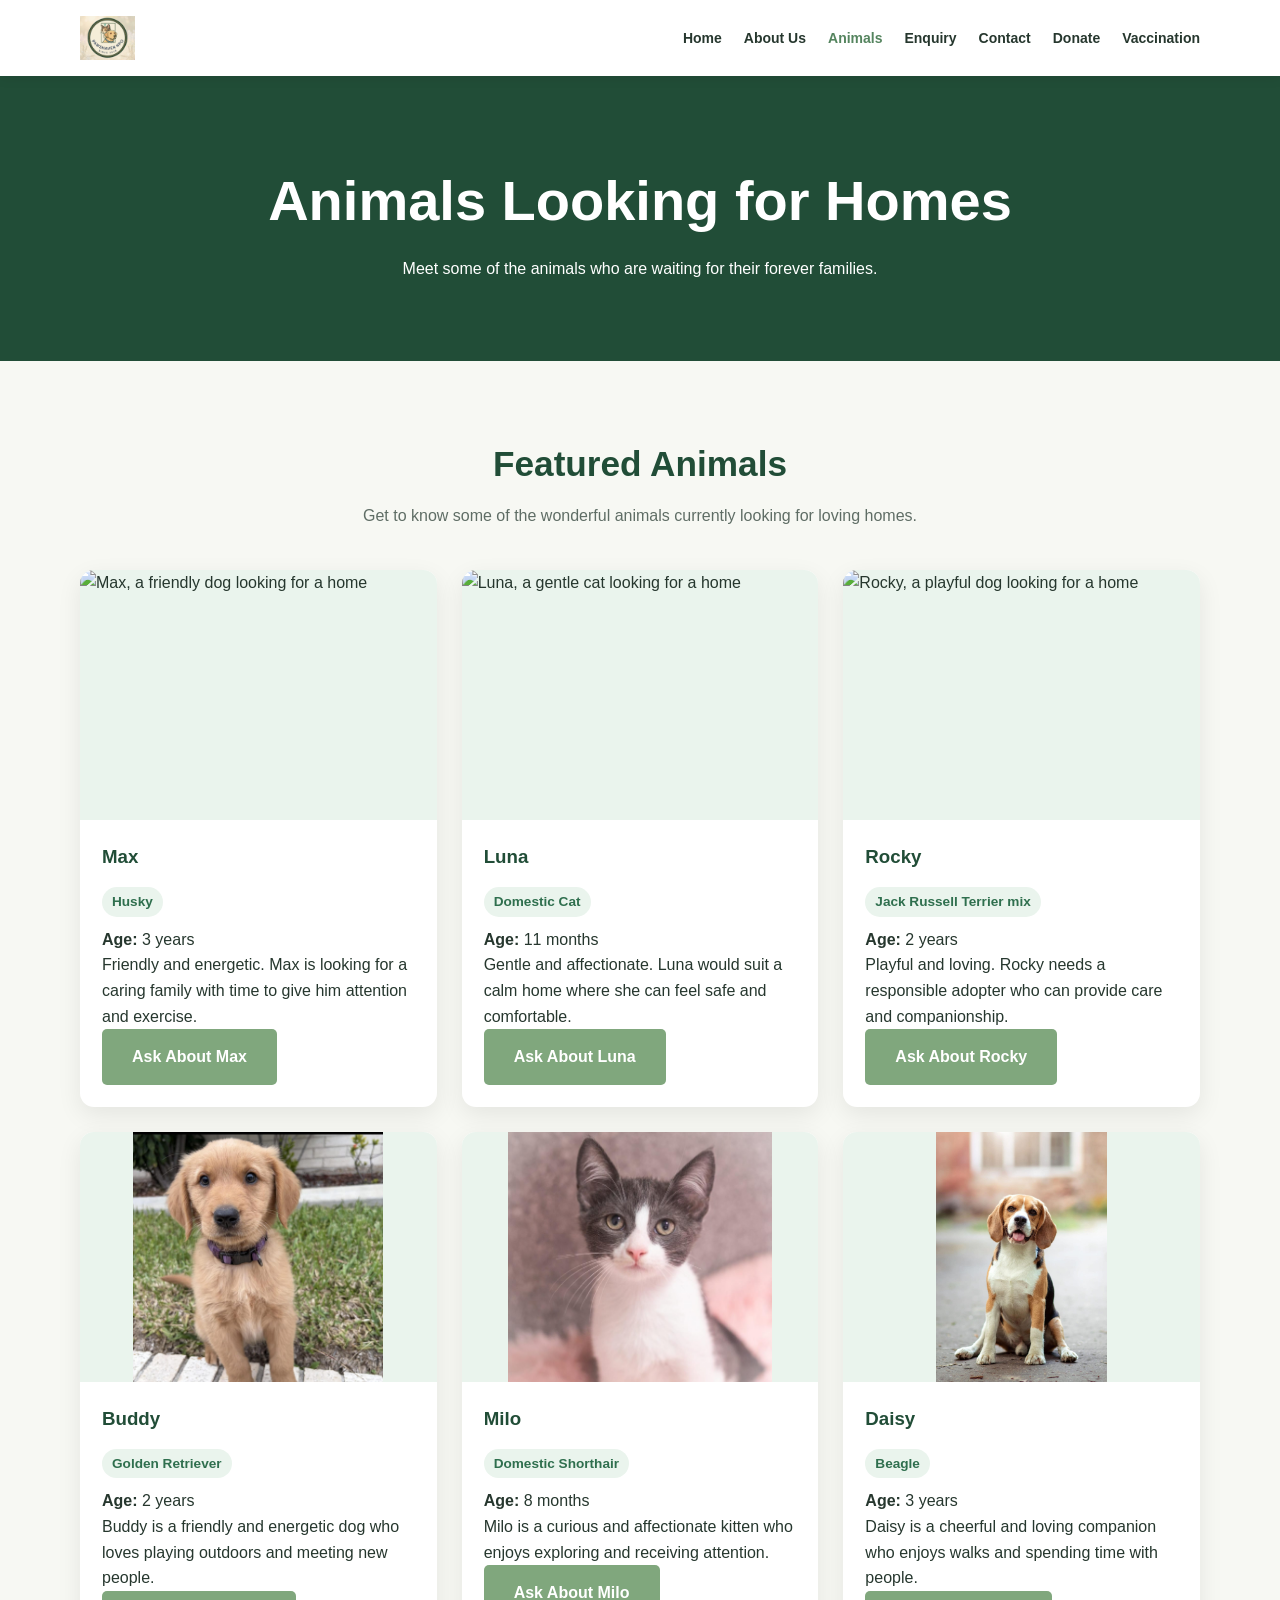
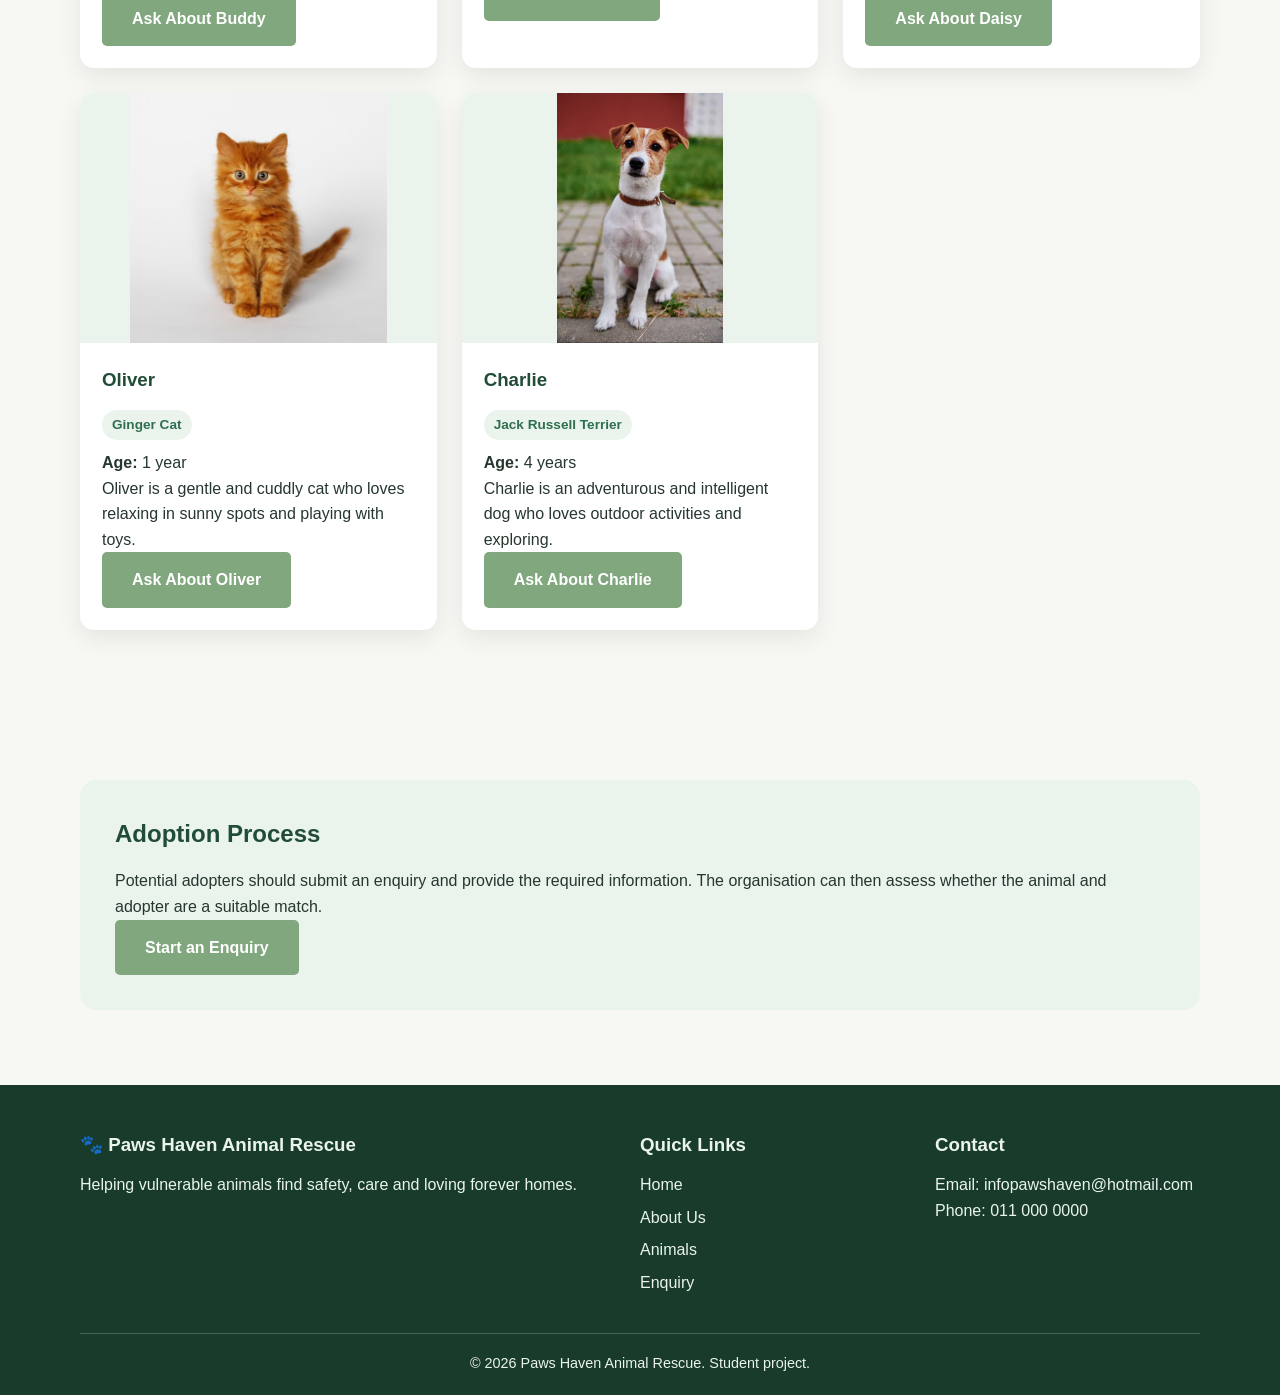
==== animals.html @ b4fb0d7c "Add files via upload" ====
<!DOCTYPE html>
<html lang="en">
<head>
    <meta charset="UTF-8">
    <meta name="viewport" content="width=device-width, initial-scale=1.0">
    <meta name="description" content="Meet the animals looking for loving forever homes at Paws Haven Animal Rescue.">
    <title>Animals | Paws Haven Animal Rescue</title>

    <link rel="stylesheet" href="css/style.css">
</head>

<body>

    <header class="site-header">
    <div class="container navbar">
        <!-- Brand Logo -->
        <a class="logo" href="index.html" aria-label="Paws Haven home"><img src="Images/PawsHaven%20Logo.jpg" alt="Paws Haven Animal Rescue logo"></a>

            </a>

            <button 
                class="menu-toggle" 
                type="button"
                aria-label="Open navigation menu" 
                aria-expanded="false">
                ☰
            </button>

            <nav aria-label="Main navigation">
                <ul class="nav-links">
                    <li><a href="index.html">Home</a></li>
                    <li><a href="about.html">About Us</a></li>
                    <li><a href="animals.html" class="active">Animals</a></li>
                    <li><a href="enquiry.html">Enquiry</a></li>
                    <li><a href="contact.html">Contact</a></li>
                    <li><a href="donate.html">Donate</a></li>
                    <li><a href="vaccination.html">Vaccination</a></li>
                </ul>
            </nav>

        </div>
    </header>


    <!-- Main Content -->
    <main>

        <!-- Page Banner -->
        <section class="page-banner">
            <div class="container">
                <h1>Animals Looking for Homes</h1>
                <p>
                    Meet some of the animals who are waiting for their
                    forever families.
                </p>
            </div>
        </section>


        <!-- Featured Animals -->
        <section class="section">
            <div class="container">

                <div class="section-heading">
                    <h2>Featured Animals</h2>
                    <p>
                        Get to know some of the wonderful animals currently
                        looking for loving homes.
                    </p>
                </div>


                <div class="animal-grid">

                    <!-- Max -->
                    <article class="animal-card">
                        <img 
                            class="animal-photo" 
                            src="images/Max1.jpeg" 
                            alt="Max, a friendly dog looking for a home"
                        >

                        <div class="animal-info">
                            <h3>Max</h3>
            
                            <span class="tag">Husky</span>

                            <p><strong>Age:</strong> 3 years</p>

                            <p>
                                Friendly and energetic. Max is looking for
                                a caring family with time to give him
                                attention and exercise.
                            </p>

                            <a class="btn btn-primary" href="enquiry.html">
                                Ask About Max
                            </a>
                        </div>
                    </article>


                    <!-- Luna -->
                    <article class="animal-card">
                        <img 
                            class="animal-photo" 
                            src="images/LunaCat.jpeg" 
                            alt="Luna, a gentle cat looking for a home"
                        >

                        <div class="animal-info">
                            <h3>Luna</h3>

                            <span class="tag">Domestic Cat</span>

                            <p><strong>Age:</strong> 11 months</p>

                            <p>
                                Gentle and affectionate. Luna would suit
                                a calm home where she can feel safe and
                                comfortable.
                            </p>

                            <a class="btn btn-primary" href="enquiry.html">
                                Ask About Luna
                            </a>
                        </div>
                    </article>


                    <!-- Rocky -->
                    <article class="animal-card">
                        <img 
                            class="animal-photo" 
                            src="images/Rocky1.jpeg" 
                            alt="Rocky, a playful dog looking for a home"
                        >

                        <div class="animal-info">
                            <h3>Rocky</h3>

                            <span class="tag">Jack Russell Terrier mix</span>

                            <p><strong>Age:</strong> 2 years</p>
                                Playful and loving. Rocky needs a responsible
                                adopter who can provide care and companionship.
                            </p>

                            <a class="btn btn-primary" href="enquiry.html">
                                Ask About Rocky
                            </a>
                        </div>
                    </article>

<div class="animal-card">
    <img src="Images/Buddy.jpeg"
         alt="Buddy the Golden Retriever"
         class="animal-photo">

    <div class="animal-info">
        <h3>Buddy</h3>
        <span class="tag">Golden Retriever</span>
        <p><strong>Age:</strong> 2 years</p>
        <p>Buddy is a friendly and energetic dog who loves playing outdoors and meeting new people.</p>
        <a class="btn btn-primary" href="enquiry.html">
            Ask About Buddy
        </a>
    </div>
</div>

<div class="animal-card">
    <img src="Images/Milo.jpeg"
         alt="Milo the grey and white cat"
         class="animal-photo">

    <div class="animal-info">
        <h3>Milo</h3>
        <span class="tag">Domestic Shorthair</span>
        <p><strong>Age:</strong> 8 months</p>
        <p>Milo is a curious and affectionate kitten who enjoys exploring and receiving attention.</p>
        <a class="btn btn-primary" href="enquiry.html">
            Ask About Milo
        </a>
    </div>
</div>

<div class="animal-card">
    <img src="Images/Daisy.jpeg"
         alt="Daisy the Beagle"
         class="animal-photo">

    <div class="animal-info">
        <h3>Daisy</h3>
        <span class="tag">Beagle</span>
        <p><strong>Age:</strong> 3 years</p>
        <p>Daisy is a cheerful and loving companion who enjoys walks and spending time with people.</p>
        <a class="btn btn-primary" href="enquiry.html">
            Ask About Daisy
        </a>
    </div>
</div>

<div class="animal-card">
    <img src="Images/Oliver.jpeg"
         alt="Oliver the ginger cat"
         class="animal-photo">

    <div class="animal-info">
        <h3>Oliver</h3>
        <span class="tag">Ginger Cat</span>
        <p><strong>Age:</strong> 1 year</p>
        <p>Oliver is a gentle and cuddly cat who loves relaxing in sunny spots and playing with toys.</p>
        <a class="btn btn-primary" href="enquiry.html">
            Ask About Oliver
        </a>
    </div>
</div>

<div class="animal-card">
    <img src="Images/Charlie.jpeg"
         alt="Charlie the Jack Russell Terrier"
         class="animal-photo">

    <div class="animal-info">
        <h3>Charlie</h3>
        <span class="tag">Jack Russell Terrier</span>
        <p><strong>Age:</strong> 4 years</p>
        <p>Charlie is an adventurous and intelligent dog who loves outdoor activities and exploring.</p>
        <a class="btn btn-primary" href="enquiry.html">
            Ask About Charlie
        </a>
    </div>
</div>

                </div>
            </div>
        </section>


        <!-- Adoption Process -->
        <section class="section">
            <div class="container">

                <div class="info-box">
                    <h2>Adoption Process</h2>

                    <p>
                        Potential adopters should submit an enquiry and
                        provide the required information. The organisation
                        can then assess whether the animal and adopter are
                        a suitable match.
                    </p>

                    <a class="btn btn-primary" href="enquiry.html">
                        Start an Enquiry
                    </a>
                </div>

            </div>
        </section>

    </main>


    <!-- Footer -->
    <footer class="site-footer">
        <div class="container footer-grid">

            <div>
                <h3>🐾 Paws Haven Animal Rescue</h3>

                <p>
                    Helping vulnerable animals find safety, care and
                    loving forever homes.
                </p>
            </div>


            <div>
                <h3>Quick Links</h3>

                <ul class="footer-links">
                    <li><a href="index.html">Home</a></li>
                    <li><a href="about.html">About Us</a></li>
                    <li><a href="animals.html">Animals</a></li>
                    <li><a href="enquiry.html">Enquiry</a></li>
                </ul>
            </div>


            <div>
                <h3>Contact</h3>

                <p>Email: infopawshaven@hotmail.com</p>
                <p>Phone: 011 000 0000</p>
            </div>

        </div>


        <div class="container copyright">
            <p>
                &copy;
                <span class="current-year"></span>
                Paws Haven Animal Rescue. Student project.
            </p>
        </div>
    </footer>


    <script src="js/script.js"></script>

</body>
</html>
---- css/style.css ----
/* Paws Haven Animal Rescue
   Main stylesheet for the website.
   Colours and layout can be changed as the project develops.
*/

:root {
    --green: #2f6f4e;
    --dark-green: #214d37;
    --cream: #fffaf2;
    --light-green: #eaf4ed;
    --text: #26352d;
    --white: #ffffff;
    --shadow: 0 8px 25px rgba(0, 0, 0, 0.08);
}

* {
    box-sizing: border-box;
    margin: 0;
    padding: 0;
}

html {
    scroll-behavior: smooth;
}

body {
    font-family: Arial, Helvetica, sans-serif;
    line-height: 1.6;
    color: var(--text);
    background: var(--cream);
}

img {
    max-width: 100%;
    display: block;
}

a {
    color: inherit;
}

.container {
    width: min(1120px, 92%);
    margin: 0 auto;
}

/* Header and navigation */
.site-header {
    background: var(--white);
    position: sticky;
    top: 0;
    z-index: 1000;
    box-shadow: 0 2px 12px rgba(0, 0, 0, 0.08);
}

.navbar {
    min-height: 76px;
    display: flex;
    align-items: center;
    justify-content: space-between;
    gap: 25px;
}

.logo {
    display: inline-flex;
    align-items: center;
    flex: 0 0 auto;
    text-decoration: none;
}

.logo img {
    display: block;
    width: 174px;
    height: 64px;
    object-fit: contain;
    object-position: left center;
}


.nav-links {
    list-style: none;
    display: flex;
    align-items: center;
    gap: 22px;
}

.nav-links a {
    text-decoration: none;
    font-weight: 700;
    color: var(--text);
}

.nav-links a:hover,
.nav-links a.active {
    color: var(--green);
}

.menu-toggle {
    display: none;
    border: 0;
    background: transparent;
    font-size: 1.8rem;
    cursor: pointer;
}

/* Hero */
.hero {
    min-height: 570px;
    display: grid;
    place-items: center;
    background:
        linear-gradient(rgba(20, 55, 38, 0.68), rgba(20, 55, 38, 0.68)),
        url("../images/general/hero-placeholder.svg") center/cover;
    color: var(--white);
}

.hero-content {
    max-width: 720px;
    text-align: center;
    padding: 70px 0;
}

.hero h1 {
    font-size: clamp(2.3rem, 6vw, 4.5rem);
    line-height: 1.05;
    margin-bottom: 20px;
}

.hero p {
    font-size: 1.15rem;
    margin-bottom: 30px;
}

.button-group {
    display: flex;
    justify-content: center;
    gap: 14px;
    flex-wrap: wrap;
}

.btn {
    display: inline-block;
    padding: 13px 22px;
    border-radius: 8px;
    text-decoration: none;
    font-weight: 800;
    border: 2px solid transparent;
    cursor: pointer;
    font-size: 1rem;
}

.btn-primary {
    background: #e49a4a;
    color: #fff;
}

.btn-primary:hover {
    background: #cc8134;
}

.btn-secondary {
    background: transparent;
    color: #fff;
    border-color: #fff;
}

.btn-secondary:hover {
    background: #fff;
    color: var(--green);
}

/* General sections */
.section {
    padding: 75px 0;
}

.section-heading {
    max-width: 720px;
    margin: 0 auto 42px;
    text-align: center;
}

.section-heading h2 {
    font-size: 2.2rem;
    margin-bottom: 10px;
    color: var(--dark-green);
}

.section-heading p {
    color: #5f6d65;
}

.cards {
    display: grid;
    grid-template-columns: repeat(3, 1fr);
    gap: 24px;
}

.card {
    background: var(--white);
    border-radius: 14px;
    overflow: hidden;
    box-shadow: var(--shadow);
}

.card-content {
    padding: 24px;
}

.card h3 {
    margin-bottom: 8px;
    color: var(--dark-green);
}

.card p {
    color: #5f6d65;
}

.icon {
    font-size: 2.4rem;
    margin-bottom: 12px;
}

.info-grid {
    display: grid;
    grid-template-columns: 1fr 1fr;
    gap: 40px;
    align-items: center;
}

.info-box {
    background: var(--light-green);
    border-radius: 16px;
    padding: 35px;
}

.info-box h2 {
    color: var(--dark-green);
    margin-bottom: 15px;
}

.check-list {
    list-style: none;
    margin-top: 20px;
}

.check-list li {
    margin: 10px 0;
}

.check-list li::before {
    content: "✓";
    color: var(--green);
    font-weight: bold;
    margin-right: 10px;
}

/* Page banner */
.page-banner {
    padding: 80px 0;
    background: var(--dark-green);
    color: var(--white);
    text-align: center;
}

.page-banner h1 {
    font-size: clamp(2.2rem, 5vw, 3.5rem);
    margin-bottom: 10px;
}

/* Animals */
.animal-grid {
    display: grid;
    grid-template-columns: repeat(3, 1fr);
    gap: 25px;
}

.animal-card {
    background: var(--white);
    border-radius: 14px;
    overflow: hidden;
    box-shadow: var(--shadow);
}

.animal-photo {
    width: 100%;
    height: 250px;
    object-fit: contain;
    object-position: center;
    background: var(--light-green);
}

.animal-info {
    padding: 22px;
}

.animal-info h3 {
    color: var(--dark-green);
    margin-bottom: 5px;
}

.tag {
    display: inline-block;
    background: var(--light-green);
    color: var(--green);
    padding: 4px 10px;
    border-radius: 20px;
    font-size: 0.85rem;
    font-weight: 700;
    margin: 10px 0;
}

/* Forms */
.form-container {
    max-width: 800px;
    margin: 0 auto;
    background: var(--white);
    padding: 35px;
    border-radius: 16px;
    box-shadow: var(--shadow);
}

.form-grid {
    display: grid;
    grid-template-columns: 1fr 1fr;
    gap: 18px;
}

.form-group {
    margin-bottom: 18px;
}

.form-group.full {
    grid-column: 1 / -1;
}

label {
    display: block;
    font-weight: 700;
    margin-bottom: 7px;
}

input,
select,
textarea {
    width: 100%;
    padding: 12px 14px;
    border: 1px solid #cbd6cf;
    border-radius: 8px;
    font: inherit;
    background: #fff;
}

textarea {
    min-height: 140px;
    resize: vertical;
}

input:focus,
select:focus,
textarea:focus {
    outline: 2px solid #9bc6ac;
    border-color: var(--green);
}

/* Contact */
.contact-grid {
    display: grid;
    grid-template-columns: repeat(2, 1fr);
    gap: 24px;
}

.location-card {
    background: var(--white);
    padding: 28px;
    border-radius: 14px;
    box-shadow: var(--shadow);
}

.location-card h3 {
    color: var(--dark-green);
    margin-bottom: 8px;
}

.map-placeholder {
    min-height: 260px;
    border-radius: 14px;
    background: var(--light-green);
    display: grid;
    place-items: center;
    text-align: center;
    padding: 25px;
    margin-top: 30px;
}

/* Footer */
.site-footer {
    background: #183b2b;
    color: #eaf4ed;
    padding: 45px 0 20px;
}

.footer-grid {
    display: grid;
    grid-template-columns: 2fr 1fr 1fr;
    gap: 30px;
}

.site-footer h3 {
    margin-bottom: 12px;
}

.footer-links {
    list-style: none;
}

.footer-links li {
    margin: 7px 0;
}

.footer-links a {
    text-decoration: none;
}

.footer-links a:hover {
    text-decoration: underline;
}

.copyright {
    border-top: 1px solid rgba(255, 255, 255, 0.2);
    margin-top: 30px;
    padding-top: 18px;
    text-align: center;
    font-size: 0.9rem;
}

/* Message shown by JavaScript */
.form-message {
    display: none;
    margin-top: 18px;
    padding: 13px;
    border-radius: 8px;
    background: var(--light-green);
    color: var(--dark-green);
    font-weight: 700;
}

.form-message.show {
    display: block;
}

/* Responsive design */
@media (max-width: 850px) {
    .logo img { width: 145px; height: 58px; }
    .menu-toggle {
        display: block;
    }

    .nav-links {
        display: none;
        position: absolute;
        top: 76px;
        left: 0;
        right: 0;
        background: var(--white);
        padding: 20px;
        flex-direction: column;
        box-shadow: var(--shadow);
    }

    .nav-links.open {
        display: flex;
    }

    .cards,
    .animal-grid {
        grid-template-columns: 1fr 1fr;
    }

    .info-grid,
    .contact-grid,
    .footer-grid {
        grid-template-columns: 1fr;
    }
}

@media (max-width: 600px) {
    .section {
        padding: 55px 0;
    }

    .cards,
    .animal-grid,
    .form-grid {
        grid-template-columns: 1fr;
    }

    .form-group.full {
        grid-column: auto;
    }

    .hero {
        min-height: 520px;
    }
}

/* Contact Page Map Section */
.map-section {
    padding: 40px 20px;
    text-align: center;
    background-color: #f8f8f8;
}

.map-section h2 {
    font-size: 28px;
    margin-bottom: 10px;
    color: #333;
}

.map-section p {
    font-size: 16px;
    margin-bottom: 25px;
    color: #666;
}

.map-container {
    max-width: 1100px;
    margin: 0 auto;
    overflow: hidden;
    border-radius: 12px;
    box-shadow: 0 4px 12px rgba(0, 0, 0, 0.12);
}

.map-container iframe {
    display: block;
    width: 100%;
    height: 450px;
    border: none;
}

/* Mobile Responsiveness */
@media screen and (max-width: 768px) {
    .map-section {
        padding: 30px 15px;
    }

    .map-section h2 {
        font-size: 24px;
    }

    .map-container iframe {
        height: 350px;
    }
}

@media screen and (max-width: 480px) {
    .map-container iframe {
        height: 280px;
    }
}

/* General Styling  Donation CSS*/
* {
    margin: 0;
    padding: 0;
    box-sizing: border-box;
}

html {
    scroll-behavior: smooth;
}

body {
    font-family: Arial, sans-serif;
    background-color: #f7f8f3;
    color: #26372e;
    line-height: 1.6;
}

/* Navigation */
.header {
    background-color: #ffffff;
    padding: 12px 6%;
    box-shadow: 0 2px 8px rgba(0,0,0,0.08);
}

.navbar {
    display: flex;
    justify-content: space-between;
    align-items: center;
    flex-wrap: wrap;
}

.logo {
    display: flex;
    align-items: center;
    gap: 10px;
    text-decoration: none;
    color: #244b35;
    font-size: 23px;
    font-weight: bold;
}

.logo img {
    width: 55px;
    height: 55px;
    object-fit: contain;
}

.nav-links {
    display: flex;
    list-style: none;
    gap: 22px;
    flex-wrap: wrap;
}

.nav-links a {
    text-decoration: none;
    color: #26372e;
    font-size: 14px;
    font-weight: bold;
    transition: 0.3s;
}

.nav-links a:hover,
.nav-links a.active {
    color: #54845e;
}

/* Hero */
.hero {
    min-height: 430px;
    background:
        linear-gradient(rgba(20, 48, 32, 0.76),
        rgba(20, 48, 32, 0.76)),
        url("https://images.unsplash.com/photo-1450778869180-41d0601e046e?auto=format&fit=crop&w=1600&q=85");

    background-size: cover;
    background-position: center;
    display: flex;
    align-items: center;
    justify-content: center;
    text-align: center;
    padding: 60px 20px;
    color: white;
}

.hero-content {
    max-width: 750px;
}

.subtitle {
    letter-spacing: 3px;
    font-weight: bold;
    margin-bottom: 15px;
    color: #d5e6ce;
}

.hero h1 {
    font-size: 45px;
    margin-bottom: 20px;
    line-height: 1.2;
}

.hero p {
    font-size: 17px;
    margin-bottom: 30px;
}

.btn {
    display: inline-block;
    background-color: #80a77d;
    color: white;
    text-decoration: none;
    padding: 13px 28px;
    border-radius: 5px;
    font-weight: bold;
    transition: 0.3s;
}

.btn:hover {
    background-color: #628d64;
    transform: translateY(-2px);
}

/* Introduction */
.intro {
    max-width: 850px;
    margin: auto;
    padding: 65px 20px;
    text-align: center;
}

.intro h2,
.donations h2,
.impact h2,
.donation-details h2 {
    color: #244b35;
    font-size: 30px;
    margin-bottom: 18px;
}

.intro p {
    color: #626d63;
    font-size: 16px;
}

/* Donation Cards */
.donations {
    padding: 65px 6%;
    background-color: #edf1e9;
    text-align: center;
}

.section-text {
    margin-bottom: 35px;
    color: #667168;
}

.donation-container {
    display: grid;
    grid-template-columns: repeat(4, 1fr);
    gap: 22px;
    max-width: 1200px;
    margin: auto;
}

.donation-card {
    background-color: white;
    padding: 35px 22px;
    border-radius: 12px;
    box-shadow: 0 4px 15px rgba(0,0,0,0.07);
    position: relative;
    transition: 0.3s;
}

.donation-card:hover {
    transform: translateY(-7px);
    box-shadow: 0 8px 20px rgba(0,0,0,0.12);
}

.donation-card h3 {
    color: #477b50;
    font-size: 35px;
    margin-bottom: 15px;
}

.donation-card p {
    color: #68736a;
    min-height: 75px;
    margin-bottom: 20px;
}

.featured {
    border: 2px solid #80a77d;
}

.popular {
    background-color: #80a77d;
    color: white;
    padding: 5px 12px;
    border-radius: 20px;
    font-size: 11px;
    position: absolute;
    top: -12px;
    left: 50%;
    transform: translateX(-50%);
}

.donate-btn {
    display: inline-block;
    background-color: #315b3d;
    color: white;
    padding: 10px 18px;
    text-decoration: none;
    border-radius: 5px;
    font-weight: bold;
}

.donate-btn:hover {
    background-color: #527f59;
}

/* Donation Impact */
.impact {
    padding: 70px 6%;
    text-align: center;
}

.impact-container {
    display: grid;
    grid-template-columns: repeat(4, 1fr);
    gap: 25px;
    max-width: 1150px;
    margin: 40px auto 0;
}

.impact-item {
    padding: 25px 15px;
}

.impact-icon {
    font-size: 42px;
    margin-bottom: 15px;
}

.impact-item h3 {
    color: #315b3d;
    margin-bottom: 10px;
}

.impact-item p {
    color: #68736a;
}

/* Donation Details */
.donation-details {
    padding: 65px 20px;
    text-align: center;
    background-color: #e3ebdf;
}

.donation-details p {
    max-width: 650px;
    margin: 0 auto 25px;
    color: #58665b;
}

.small-text {
    font-size: 12px;
    margin-top: 20px !important;
}

/* Footer */
.footer {
    background-color: #203e2c;
    color: white;
    text-align: center;
    padding: 30px 15px;
}

.footer h3 {
    font-size: 24px;
    margin-bottom: 8px;
}

.footer p {
    font-size: 14px;
    margin: 5px 0;
}

/* Responsive Design */
@media (max-width: 1000px) {
    .donation-container,
    .impact-container {
        grid-template-columns: repeat(2, 1fr);
    }

    .nav-links {
        gap: 14px;
    }
}

@media (max-width: 600px) {
    .navbar {
        justify-content: center;
        gap: 15px;
    }

    .nav-links {
        justify-content: center;
        gap: 12px;
    }

    .hero h1 {
        font-size: 32px;
    }

    .donation-container,
    .impact-container {
        grid-template-columns: 1fr;
    }

    .intro h2,
    .donations h2,
    .impact h2,
    .donation-details h2 {
        font-size: 25px;
    }
}

/* General Styling */
* {
    margin: 0;
    padding: 0;
    box-sizing: border-box;
}

html {
    scroll-behavior: smooth;
}

body {
    font-family: Arial, sans-serif;
    background-color: #f7f8f3;
    color: #26372e;
    line-height: 1.6;
}

/* Navigation */
.header {
    background-color: #ffffff;
    padding: 12px 6%;
    box-shadow: 0 2px 8px rgba(0,0,0,0.08);
}

.navbar {
    display: flex;
    justify-content: space-between;
    align-items: center;
    flex-wrap: wrap;
}

.logo {
    display: flex;
    align-items: center;
    gap: 10px;
    text-decoration: none;
    color: #244b35;
    font-size: 23px;
    font-weight: bold;
}

.logo img {
    width: 55px;
    height: 55px;
    object-fit: contain;
}

.nav-links {
    display: flex;
    list-style: none;
    gap: 22px;
    flex-wrap: wrap;
}

.nav-links a {
    text-decoration: none;
    color: #26372e;
    font-size: 14px;
    font-weight: bold;
    transition: 0.3s;
}

.nav-links a:hover,
.nav-links a.active {
    color: #54845e;
}

/* Hero Section */
.hero {
    min-height: 440px;

    background:
        linear-gradient(rgba(24, 54, 37, 0.75),
        rgba(24, 54, 37, 0.75)),
        url("https://images.unsplash.com/photo-1548199973-03cce0bbc87b?auto=format&fit=crop&w=1600&q=85");

    background-size: cover;
    background-position: center;

    display: flex;
    align-items: center;
    justify-content: center;

    text-align: center;
    padding: 60px 20px;
    color: white;
}

.hero-content {
    max-width: 760px;
}

.subtitle {
    color: #d5e6ce;
    letter-spacing: 2px;
    font-size: 13px;
    font-weight: bold;
    margin-bottom: 15px;
}

.hero h1 {
    font-size: 45px;
    line-height: 1.2;
    margin-bottom: 20px;
}

.hero p {
    font-size: 17px;
    margin-bottom: 30px;
}

.btn {
    display: inline-block;
    background-color: #80a77d;
    color: white;
    padding: 13px 28px;
    border-radius: 5px;
    text-decoration: none;
    font-weight: bold;
    transition: 0.3s;
}

.btn:hover {
    background-color: #628d64;
    transform: translateY(-2px);
}

/* Introduction */
.intro {
    max-width: 850px;
    margin: auto;
    padding: 65px 20px;
    text-align: center;
}

.intro h2,
.pricing h2,
.how-it-works h2 {
    color: #244b35;
    font-size: 30px;
    margin-bottom: 20px;
}

.intro p {
    color: #626d63;
    font-size: 16px;
}

/* Pricing Section */
.pricing {
    background-color: #edf1e9;
    padding: 70px 6%;
    text-align: center;
}

.pricing-container {
    display: grid;
    grid-template-columns: repeat(2, 1fr);
    gap: 30px;
    max-width: 850px;
    margin: 40px auto;
}

.price-card {
    background-color: white;
    padding: 40px 30px;
    border-radius: 12px;
    box-shadow: 0 4px 15px rgba(0,0,0,0.07);
    transition: 0.3s;
}

.price-card:hover {
    transform: translateY(-5px);
}

.free-card {
    border-top: 5px solid #80a77d;
}

.annual-card {
    border-top: 5px solid #315b3d;
}

.price-icon {
    font-size: 45px;
    margin-bottom: 15px;
}

.price-label {
    color: #68736a;
    font-weight: bold;
    font-size: 13px;
    letter-spacing: 1px;
}

.price-card h3 {
    font-size: 48px;
    color: #477b50;
    margin: 15px 0;
}

.price-card p {
    color: #68736a;
    margin-bottom: 20px;
}

.price-tag {
    display: inline-block;
    background-color: #e6efe3;
    color: #315b3d;
    padding: 8px 15px;
    border-radius: 20px;
    font-size: 13px;
    font-weight: bold;
}

.disclaimer {
    max-width: 750px;
    margin: 20px auto 0;
    color: #68736a;
    font-size: 13px;
}

/* How It Works */
.how-it-works {
    padding: 70px 6%;
    text-align: center;
}

.steps-container {
    display: grid;
    grid-template-columns: repeat(4, 1fr);
    gap: 25px;
    max-width: 1200px;
    margin: 45px auto 0;
}

.step {
    background-color: white;
    padding: 30px 20px;
    border-radius: 10px;
    box-shadow: 0 4px 12px rgba(0,0,0,0.06);
}

.step-number {
    width: 55px;
    height: 55px;
    background-color: #315b3d;
    color: white;
    border-radius: 50%;
    display: flex;
    align-items: center;
    justify-content: center;
    margin: 0 auto 20px;
    font-weight: bold;
    font-size: 18px;
}

.step h3 {
    color: #315b3d;
    font-size: 17px;
    margin-bottom: 12px;
}

.step p {
    color: #68736a;
    font-size: 14px;
}

/* Importance Section */
.importance {
    background-color: #edf1e9;
    padding: 70px 6%;
}

.importance-content {
    display: grid;
    grid-template-columns: 1fr 1fr;
    gap: 50px;
    align-items: center;
    max-width: 1150px;
    margin: auto;
}

.importance-text h2 {
    font-size: 32px;
    color: #244b35;
    margin-bottom: 20px;
}

.importance-text p {
    color: #626d63;
    margin-bottom: 20px;
}

.importance-text ul {
    list-style: none;
}

.importance-text li {
    padding: 9px 0;
    color: #44564a;
}

.importance-text li::before {
    content: "✓";
    color: #477b50;
    font-weight: bold;
    margin-right: 12px;
}

.importance-image img {
    width: 100%;
    height: 350px;
    object-fit: cover;
    border-radius: 12px;
}

/* Call to Action */
.cta {
    background-color: #315b3d;
    color: white;
    text-align: center;
    padding: 70px 20px;
}

.cta h2 {
    font-size: 30px;
    margin-bottom: 15px;
}

.cta p {
    margin-bottom: 25px;
}

/* Footer */
.footer {
    background-color: #203e2c;
    color: white;
    text-align: center;
    padding: 30px 15px;
}

.footer h3 {
    font-size: 24px;
    margin-bottom: 8px;
}

.footer p {
    font-size: 14px;
    margin: 5px 0;
}

/* Responsive Design */
@media (max-width: 1000px) {
    .steps-container {
        grid-template-columns: repeat(2, 1fr);
    }

    .nav-links {
        gap: 14px;
    }
}

@media (max-width: 700px) {
    .navbar {
        justify-content: center;
        gap: 15px;
    }

    .nav-links {
        justify-content: center;
        gap: 12px;
    }

    .hero h1 {
        font-size: 32px;
    }

    .pricing-container,
    .importance-content {
        grid-template-columns: 1fr;
    }

    .steps-container {
        grid-template-columns: 1fr;
    }

    .importance-image img {
        height: 260px;
    }

    .intro h2,
    .pricing h2,
    .how-it-works h2,
    .cta h2 {
        font-size: 25px;
    }
}
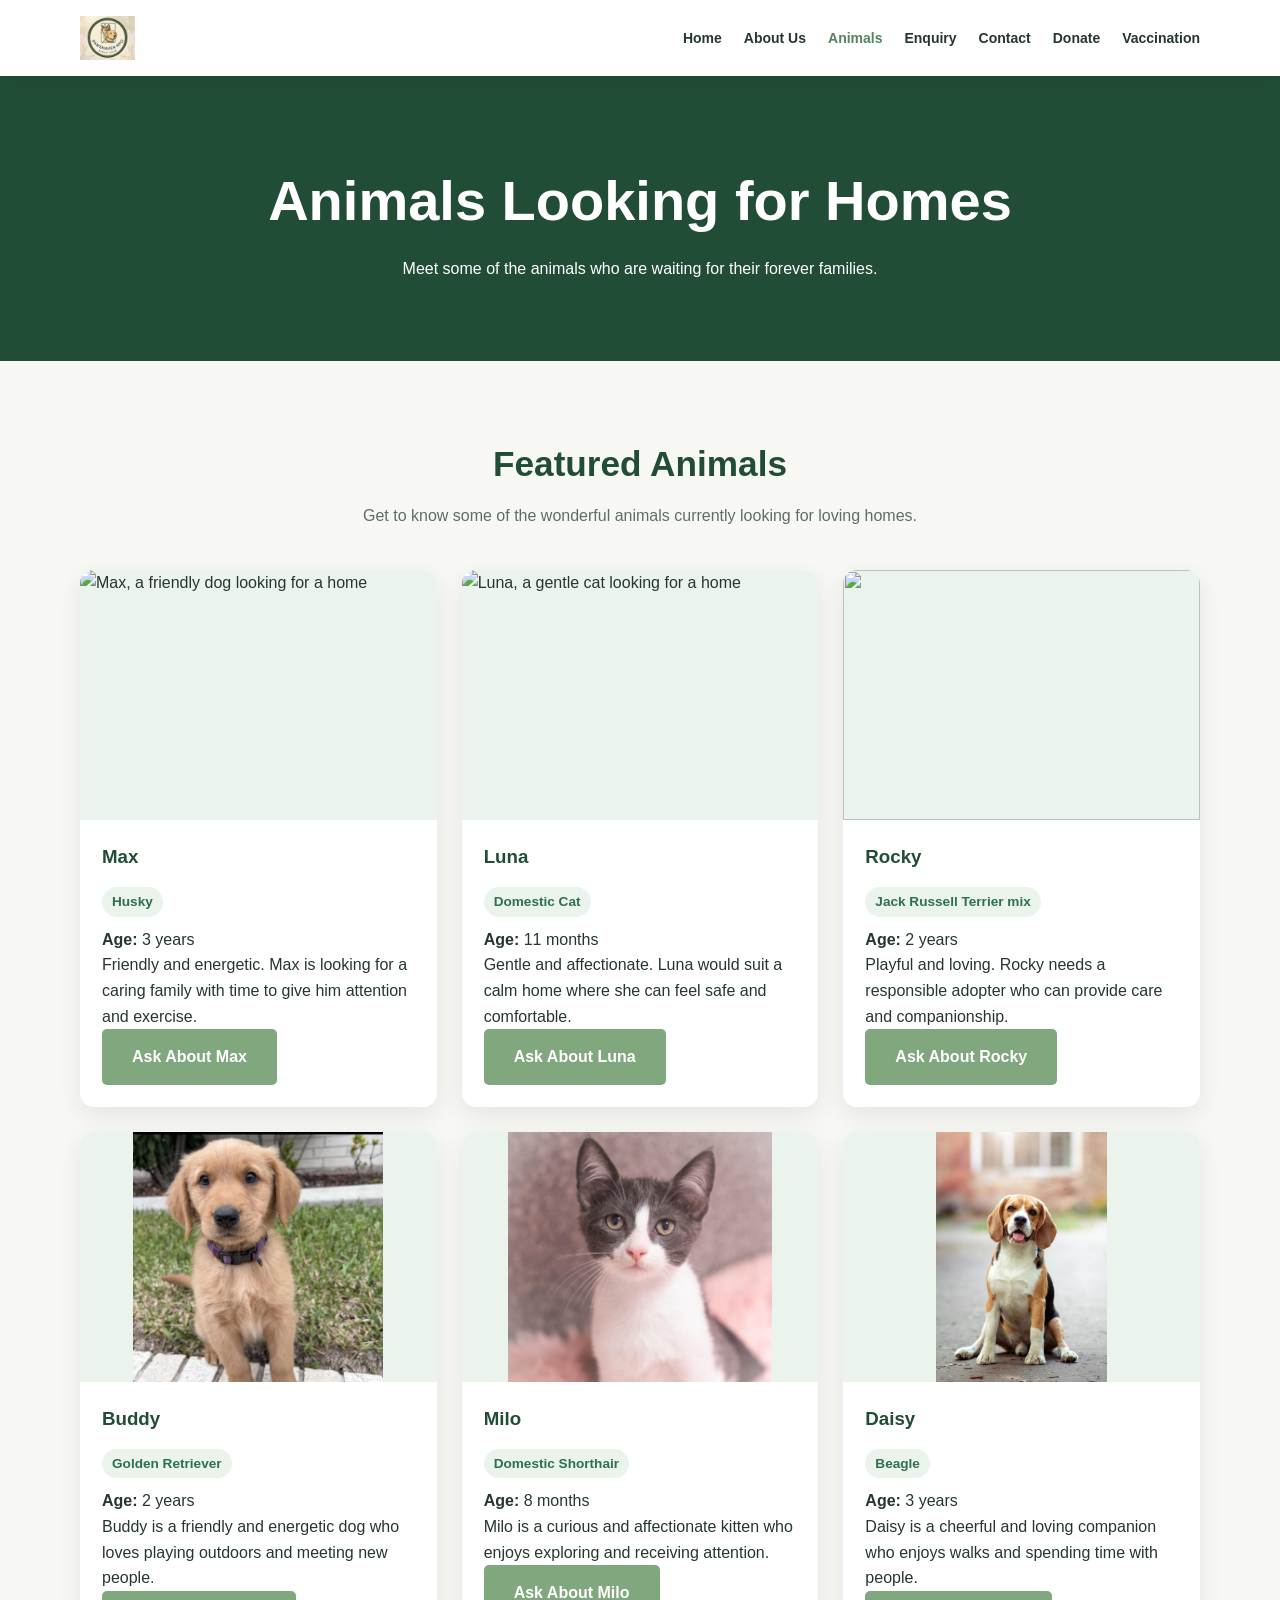
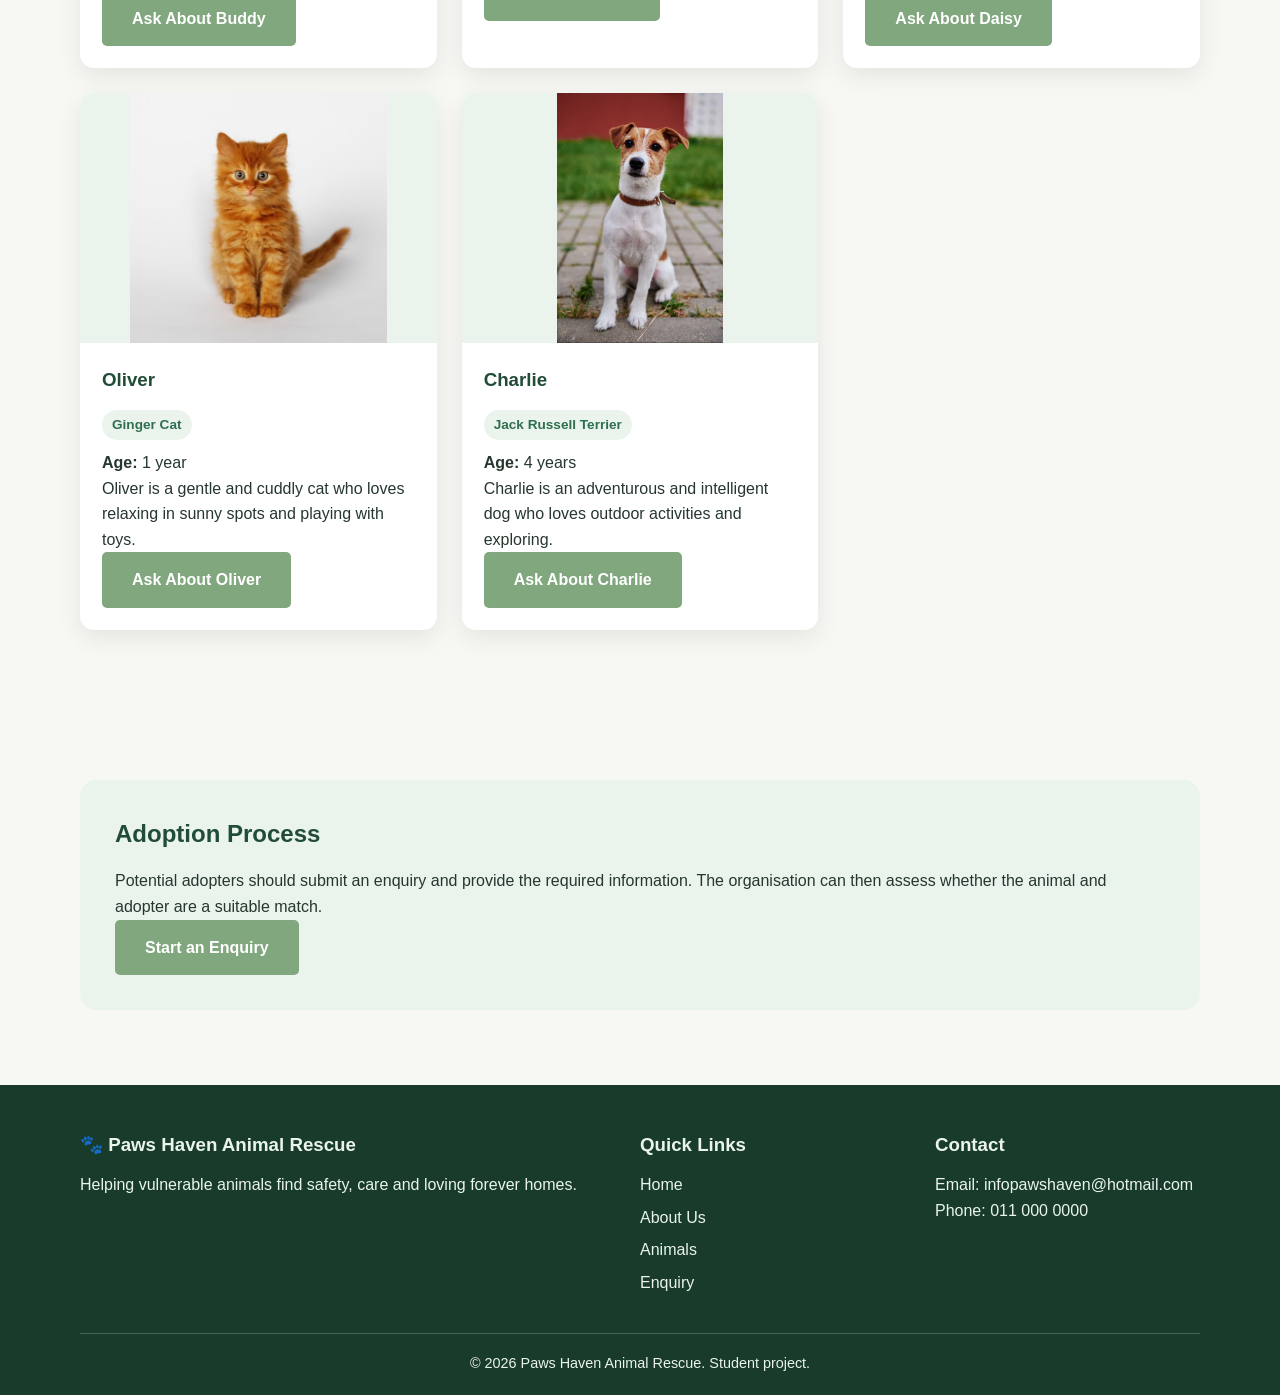
==== commit 0d46e288: "Update animals.html" ====
--- a/animals.html
+++ b/animals.html
@@ -132,7 +132,7 @@
                     <article class="animal-card">
                         <img 
                             class="animal-photo" 
-                            src="images/Rocky1.jpeg" 
+                            src="https://github.com/MarksTech500/PawshavenST10507572Website/blob/main/Images/Rocky1.jpeg?raw=true
                             alt="Rocky, a playful dog looking for a home"
                         >
 
@@ -311,4 +311,4 @@
     <script src="js/script.js"></script>
 
 </body>
-</html>+</html>
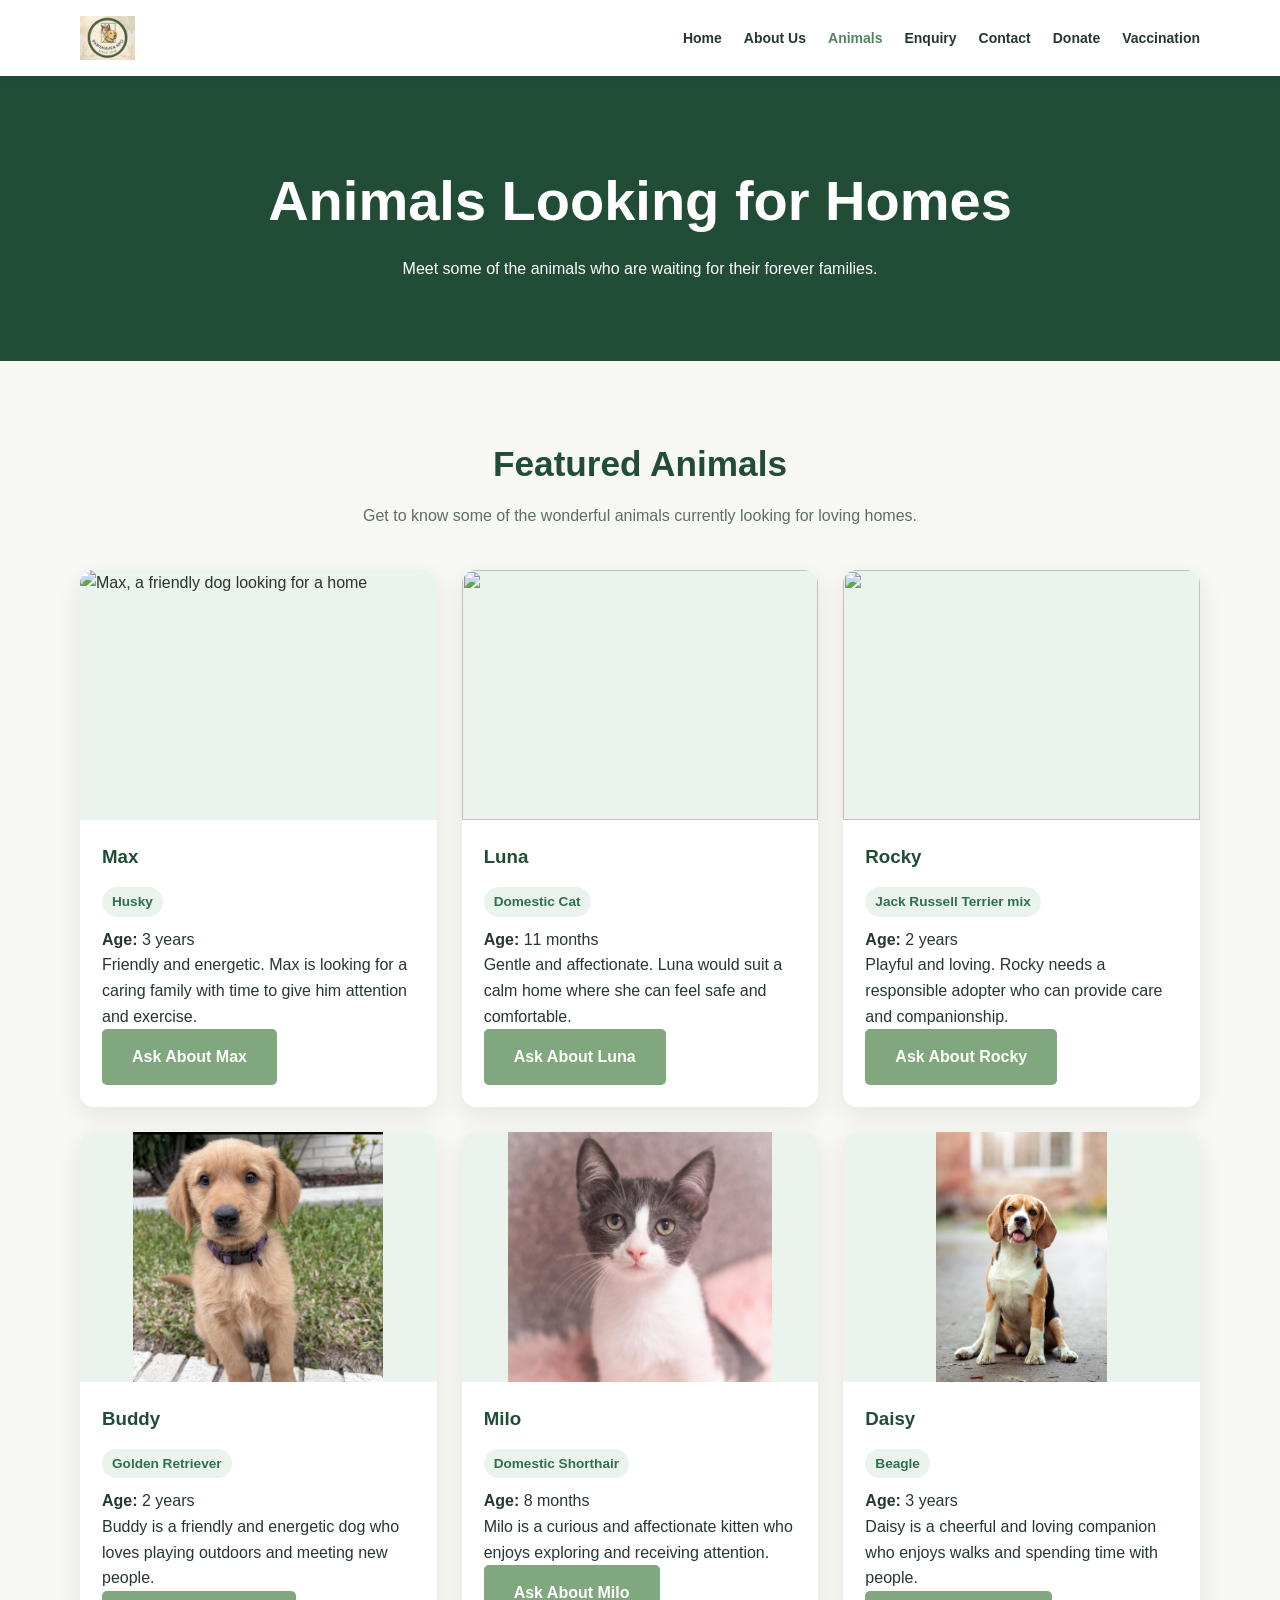
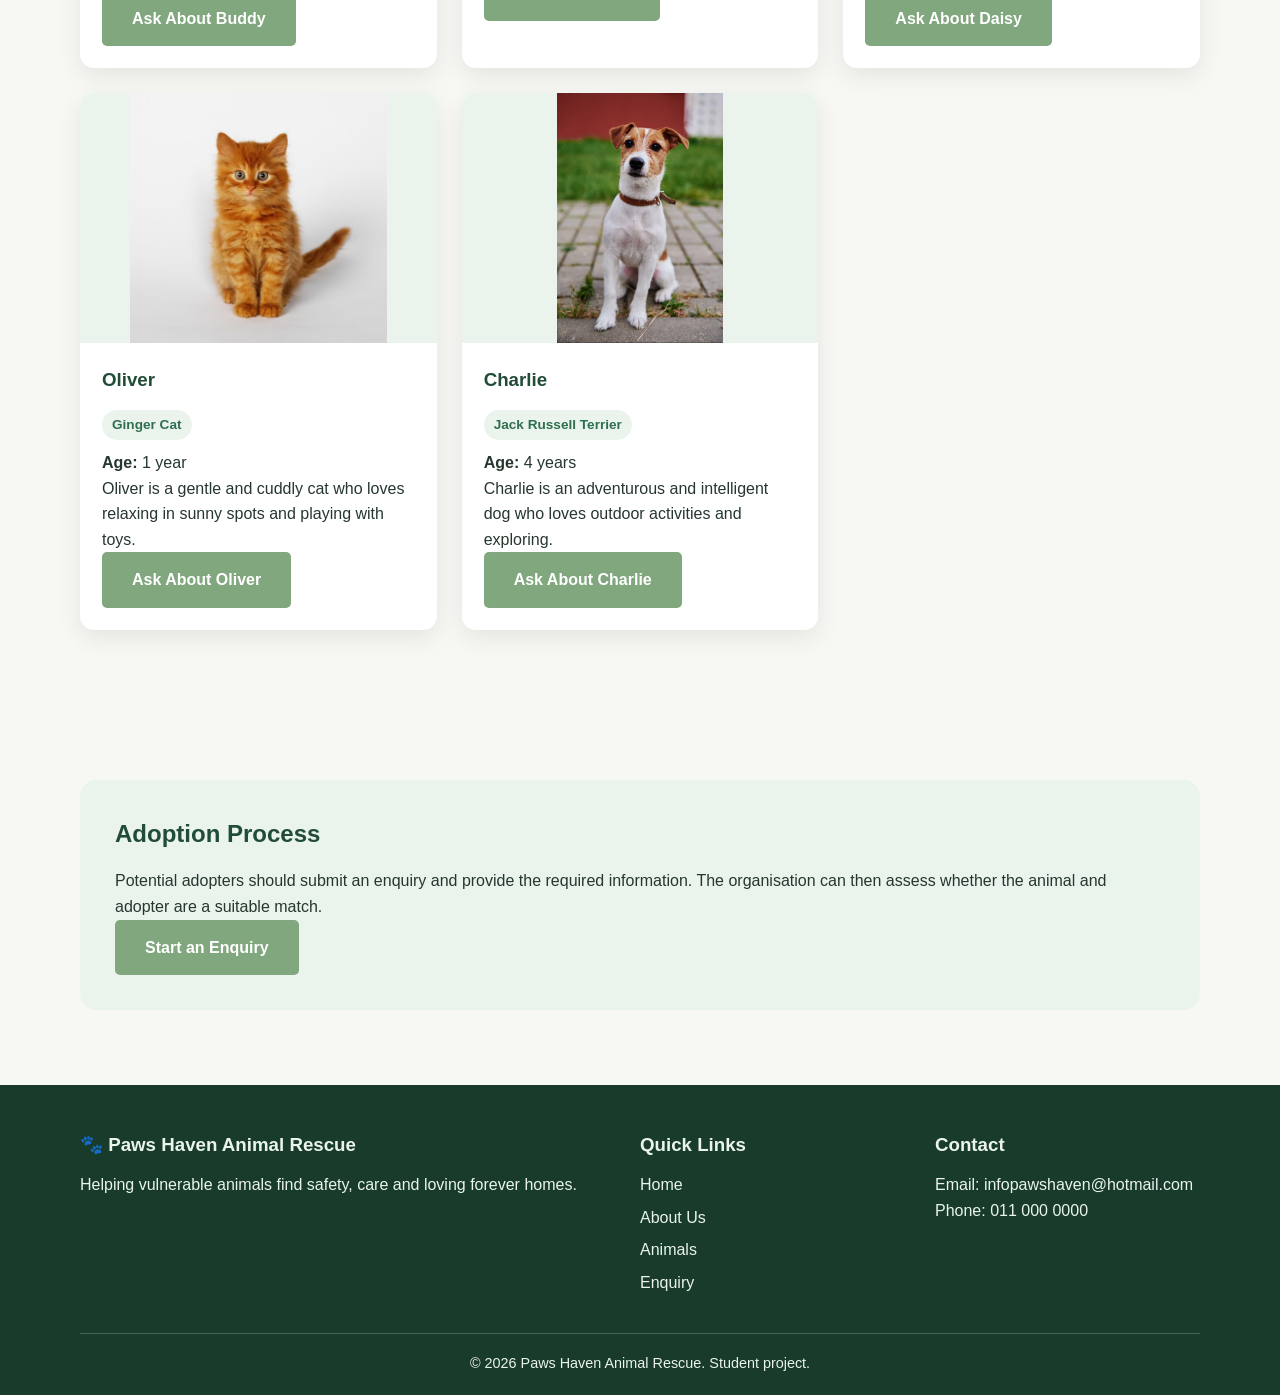
==== commit 0721e85c: "Update animals.html" ====
--- a/animals.html
+++ b/animals.html
@@ -104,7 +104,7 @@
                     <article class="animal-card">
                         <img 
                             class="animal-photo" 
-                            src="images/LunaCat.jpeg" 
+                            src="https://github.com/MarksTech500/PawshavenST10507572Website/blob/main/Images/LunaCat.jpeg?raw=true
                             alt="Luna, a gentle cat looking for a home"
                         >
 
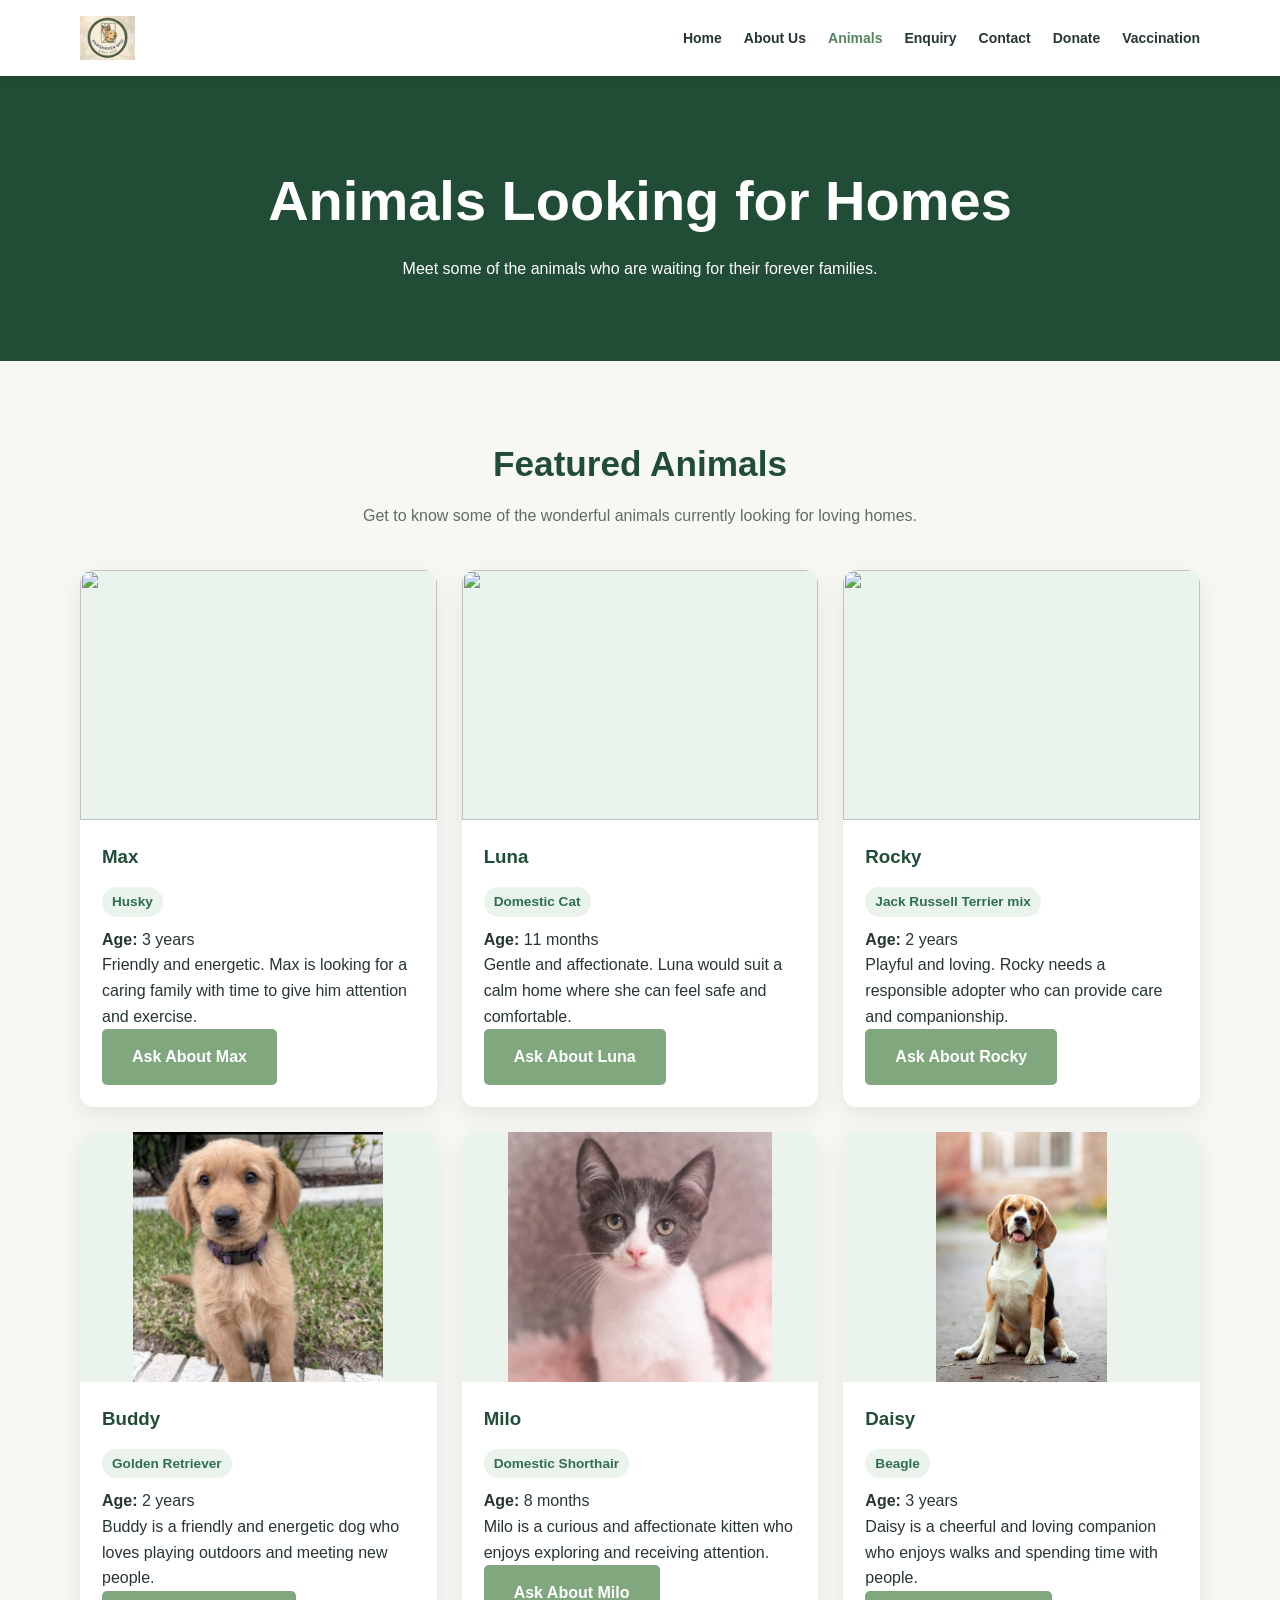
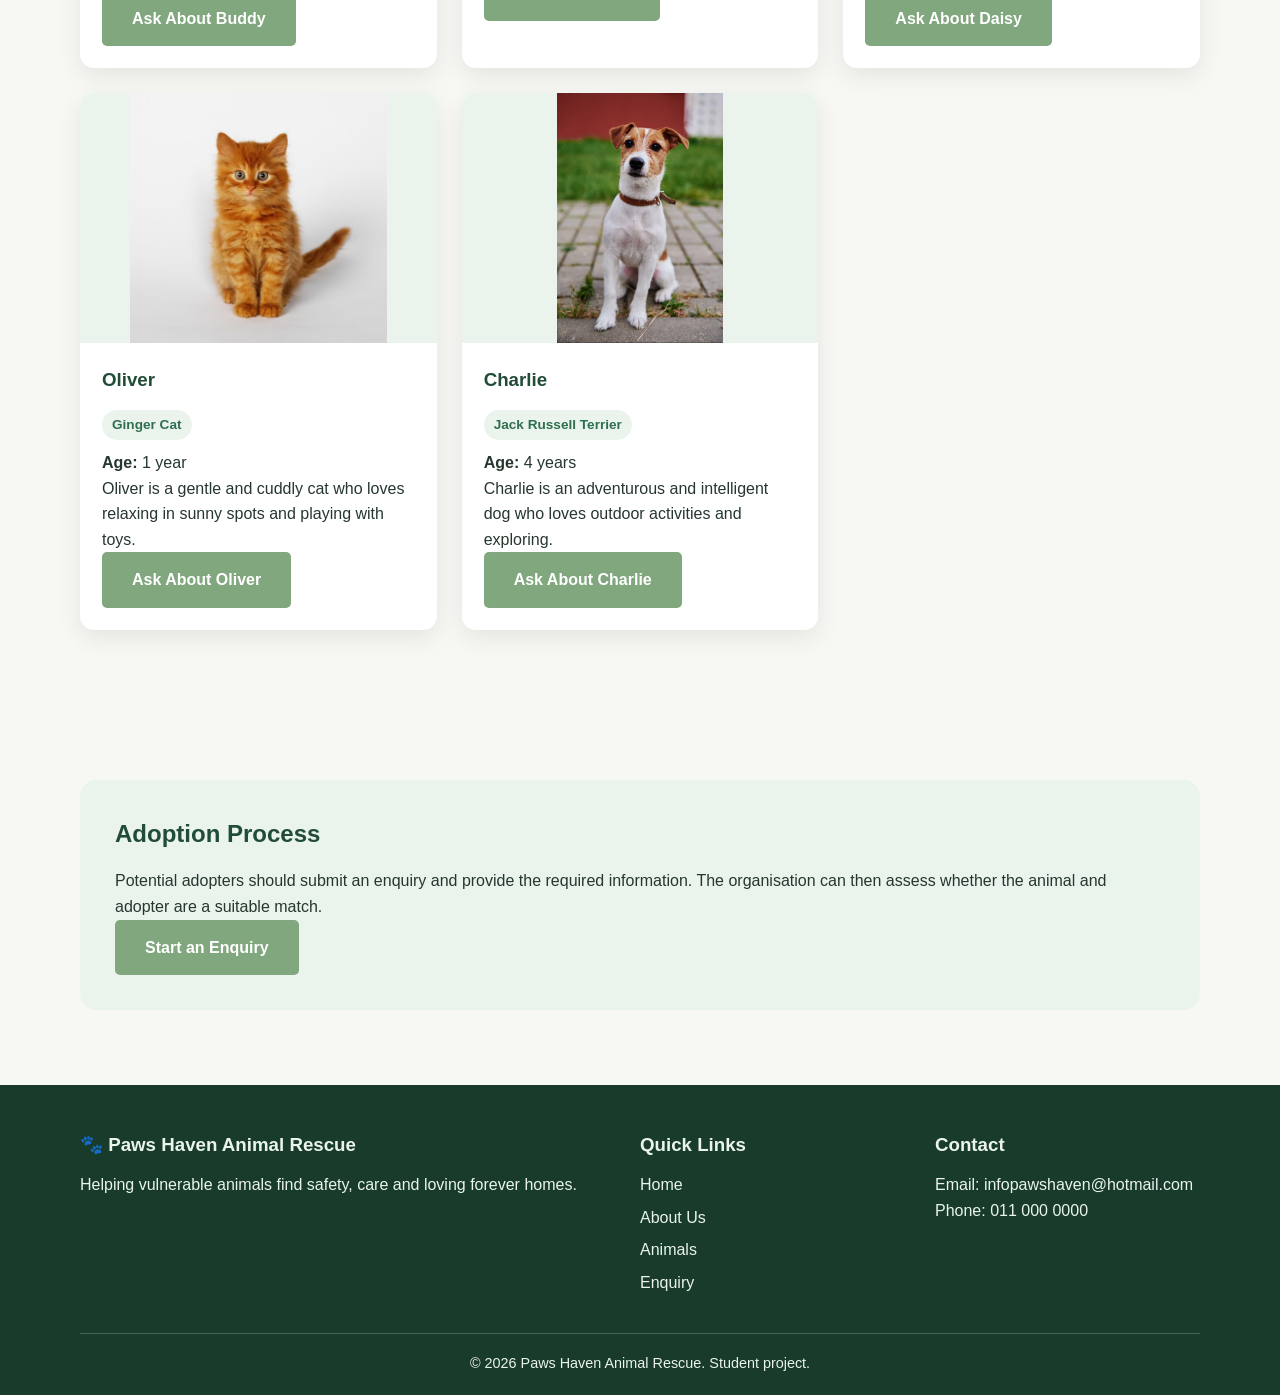
==== commit cbf67cc5: "Update animals.html" ====
--- a/animals.html
+++ b/animals.html
@@ -76,7 +76,7 @@
                     <article class="animal-card">
                         <img 
                             class="animal-photo" 
-                            src="images/Max1.jpeg" 
+                            src="https://github.com/MarksTech500/PawshavenST10507572Website/blob/main/Images/Max1.jpeg?raw=true
                             alt="Max, a friendly dog looking for a home"
                         >
 
